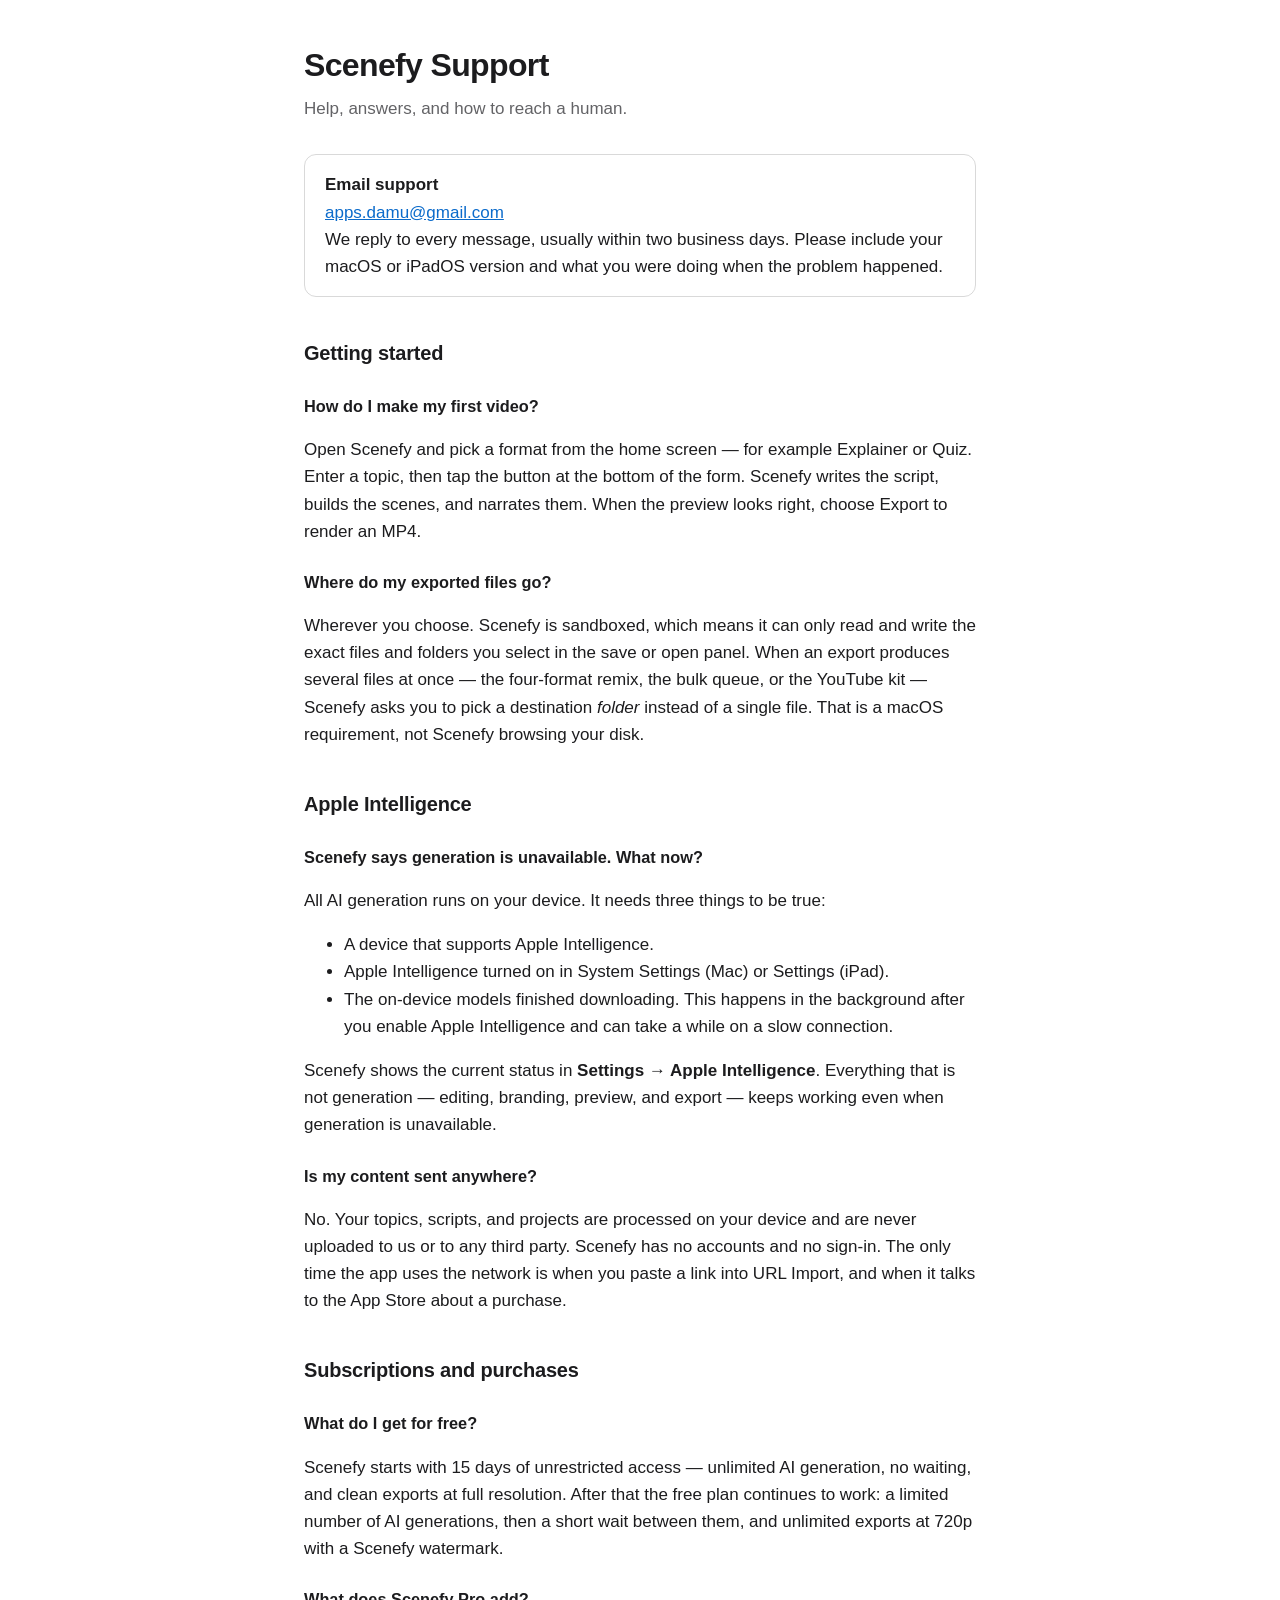
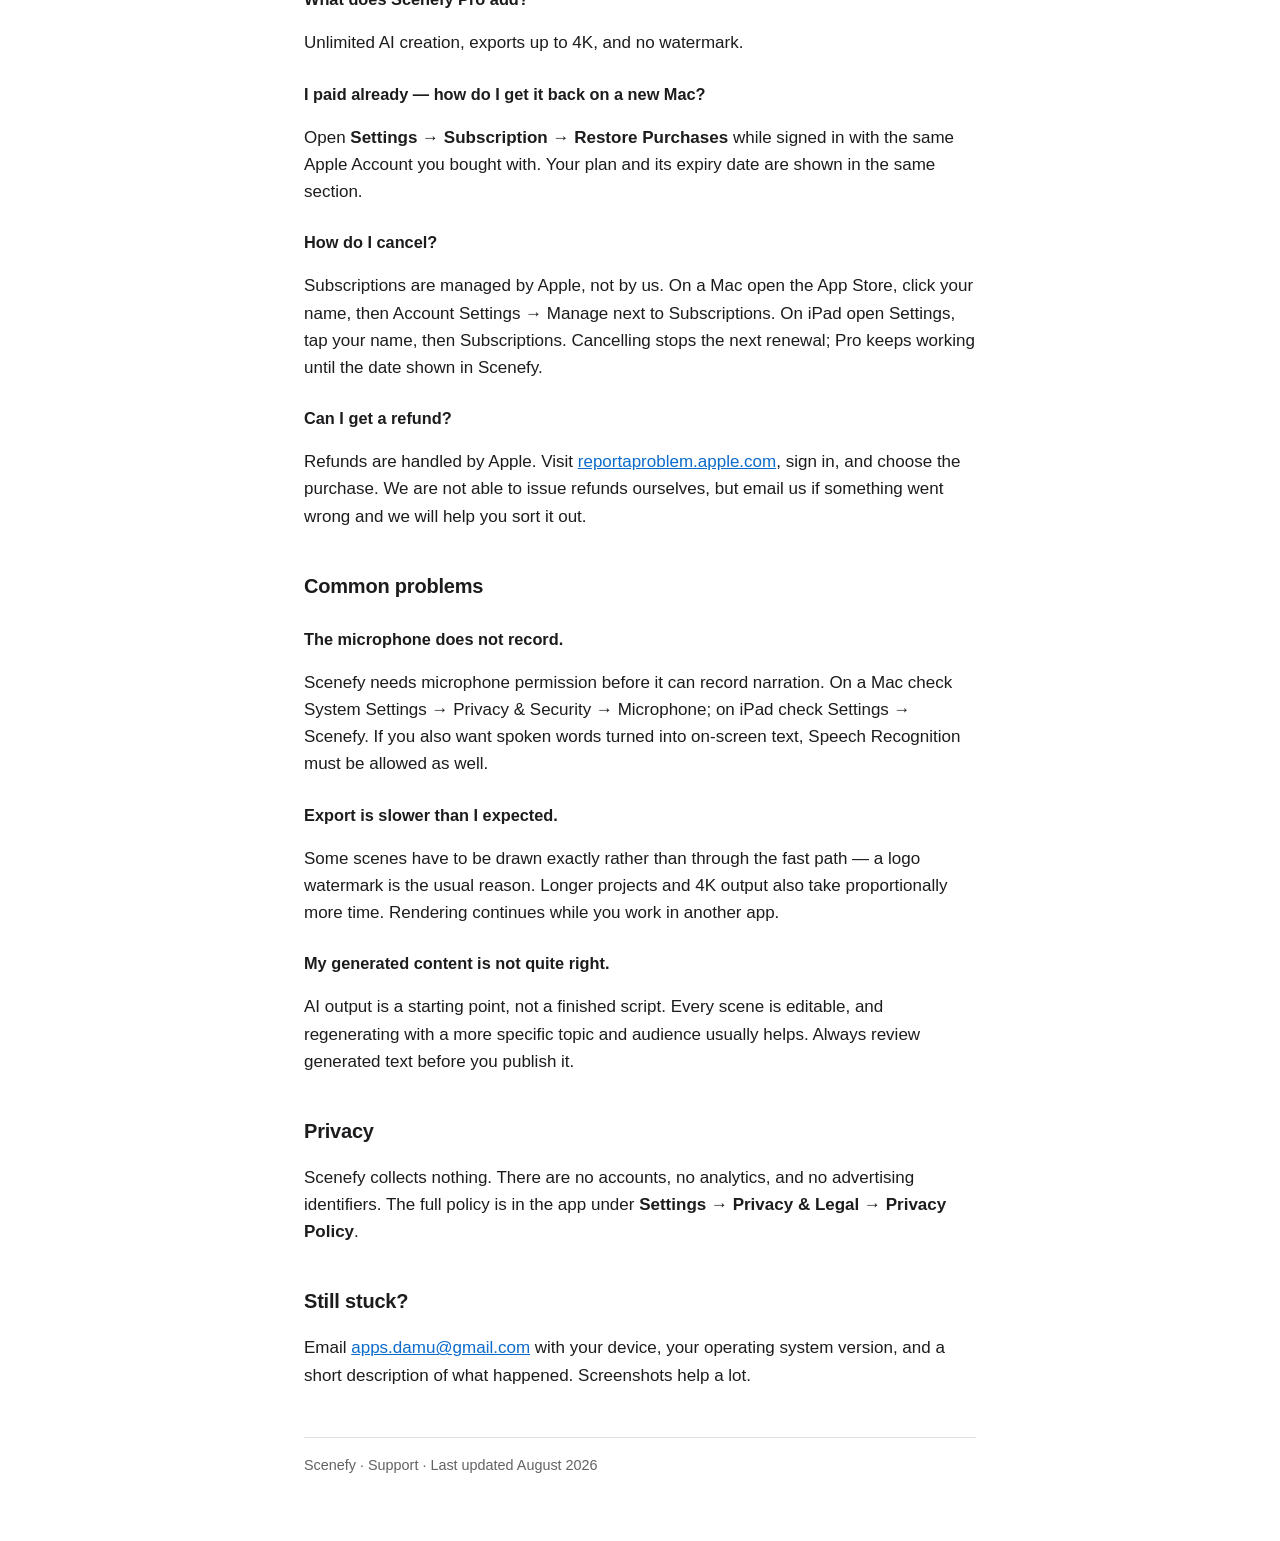
==== index.html @ 264f0db0 "updated index.html index.html" ====
<!doctype html>
<html lang="en">
<head>
<meta charset="utf-8">
<meta name="viewport" content="width=device-width, initial-scale=1">
<title>Scenefy Support</title>
<style>
  :root { color-scheme: light dark; }
  body {
    font: 17px/1.6 -apple-system, BlinkMacSystemFont, "Segoe UI", Roboto, sans-serif;
    max-width: 42rem; margin: 0 auto; padding: 2.5rem 1.25rem 4rem;
    color: #1c1c1e; background: #fff;
  }
  @media (prefers-color-scheme: dark) { body { color: #f2f2f7; background: #1c1c1e; } }
  h1 { font-size: 2rem; margin: 0 0 .25rem; letter-spacing: -.02em; }
  h2 { font-size: 1.25rem; margin: 2.5rem 0 .5rem; letter-spacing: -.01em; }
  h3 { font-size: 1.02rem; margin: 1.5rem 0 .35rem; }
  .lede { color: #636366; margin: 0 0 2rem; }
  @media (prefers-color-scheme: dark) { .lede { color: #aeaeb2; } }
  a { color: #0b6bcb; }
  @media (prefers-color-scheme: dark) { a { color: #6cb2f5; } }
  .contact { border: 1px solid rgba(128,128,128,.3); border-radius: 12px; padding: 1rem 1.25rem; margin: 1.5rem 0; }
  footer { margin-top: 3rem; font-size: .9rem; color: #636366; border-top: 1px solid rgba(128,128,128,.25); padding-top: 1rem; }
  @media (prefers-color-scheme: dark) { footer { color: #aeaeb2; } }
</style>
</head>
<body>

<h1>Scenefy Support</h1>
<p class="lede">Help, answers, and how to reach a human.</p>

<div class="contact">
  <strong>Email support</strong><br>
  <a href="mailto:apps.damu@gmail.com">apps.damu@gmail.com</a><br>
  We reply to every message, usually within two business days. Please include your macOS or
  iPadOS version and what you were doing when the problem happened.
</div>

<h2>Getting started</h2>

<h3>How do I make my first video?</h3>
<p>
  Open Scenefy and pick a format from the home screen — for example Explainer or Quiz. Enter a
  topic, then tap the button at the bottom of the form. Scenefy writes the script, builds the
  scenes, and narrates them. When the preview looks right, choose Export to render an MP4.
</p>

<h3>Where do my exported files go?</h3>
<p>
  Wherever you choose. Scenefy is sandboxed, which means it can only read and write the exact
  files and folders you select in the save or open panel. When an export produces several files
  at once — the four-format remix, the bulk queue, or the YouTube kit — Scenefy asks you to pick
  a destination <em>folder</em> instead of a single file. That is a macOS requirement, not
  Scenefy browsing your disk.
</p>

<h2>Apple Intelligence</h2>

<h3>Scenefy says generation is unavailable. What now?</h3>
<p>All AI generation runs on your device. It needs three things to be true:</p>
<ul>
  <li>A device that supports Apple Intelligence.</li>
  <li>Apple Intelligence turned on in System Settings (Mac) or Settings (iPad).</li>
  <li>The on-device models finished downloading. This happens in the background after you enable
      Apple Intelligence and can take a while on a slow connection.</li>
</ul>
<p>
  Scenefy shows the current status in <strong>Settings → Apple Intelligence</strong>. Everything
  that is not generation — editing, branding, preview, and export — keeps working even when
  generation is unavailable.
</p>

<h3>Is my content sent anywhere?</h3>
<p>
  No. Your topics, scripts, and projects are processed on your device and are never uploaded to
  us or to any third party. Scenefy has no accounts and no sign-in. The only time the app uses
  the network is when you paste a link into URL Import, and when it talks to the App Store about
  a purchase.
</p>

<h2>Subscriptions and purchases</h2>

<h3>What do I get for free?</h3>
<p>
  Scenefy starts with 15 days of unrestricted access — unlimited AI generation, no waiting, and
  clean exports at full resolution. After that the free plan continues to work: a limited number
  of AI generations, then a short wait between them, and unlimited exports at 720p with a Scenefy
  watermark.
</p>

<h3>What does Scenefy Pro add?</h3>
<p>Unlimited AI creation, exports up to 4K, and no watermark.</p>

<h3>I paid already — how do I get it back on a new Mac?</h3>
<p>
  Open <strong>Settings → Subscription → Restore Purchases</strong> while signed in with the same
  Apple Account you bought with. Your plan and its expiry date are shown in the same section.
</p>

<h3>How do I cancel?</h3>
<p>
  Subscriptions are managed by Apple, not by us. On a Mac open the App Store, click your name,
  then Account Settings → Manage next to Subscriptions. On iPad open Settings, tap your name, then
  Subscriptions. Cancelling stops the next renewal; Pro keeps working until the date shown in
  Scenefy.
</p>

<h3>Can I get a refund?</h3>
<p>
  Refunds are handled by Apple. Visit <a href="https://reportaproblem.apple.com">reportaproblem.apple.com</a>,
  sign in, and choose the purchase. We are not able to issue refunds ourselves, but email us if
  something went wrong and we will help you sort it out.
</p>

<h2>Common problems</h2>

<h3>The microphone does not record.</h3>
<p>
  Scenefy needs microphone permission before it can record narration. On a Mac check System
  Settings → Privacy &amp; Security → Microphone; on iPad check Settings → Scenefy. If you also
  want spoken words turned into on-screen text, Speech Recognition must be allowed as well.
</p>

<h3>Export is slower than I expected.</h3>
<p>
  Some scenes have to be drawn exactly rather than through the fast path — a logo watermark is
  the usual reason. Longer projects and 4K output also take proportionally more time. Rendering
  continues while you work in another app.
</p>

<h3>My generated content is not quite right.</h3>
<p>
  AI output is a starting point, not a finished script. Every scene is editable, and regenerating
  with a more specific topic and audience usually helps. Always review generated text before you
  publish it.
</p>

<h2>Privacy</h2>
<p>
  Scenefy collects nothing. There are no accounts, no analytics, and no advertising identifiers.
  The full policy is in the app under <strong>Settings → Privacy &amp; Legal → Privacy Policy</strong>.
</p>

<h2>Still stuck?</h2>
<p>
  Email <a href="mailto:apps.damu@gmail.com">apps.damu@gmail.com</a> with your device, your
  operating system version, and a short description of what happened. Screenshots help a lot.
</p>

<footer>
  Scenefy · Support · Last updated August 2026
</footer>

</body>
</html>
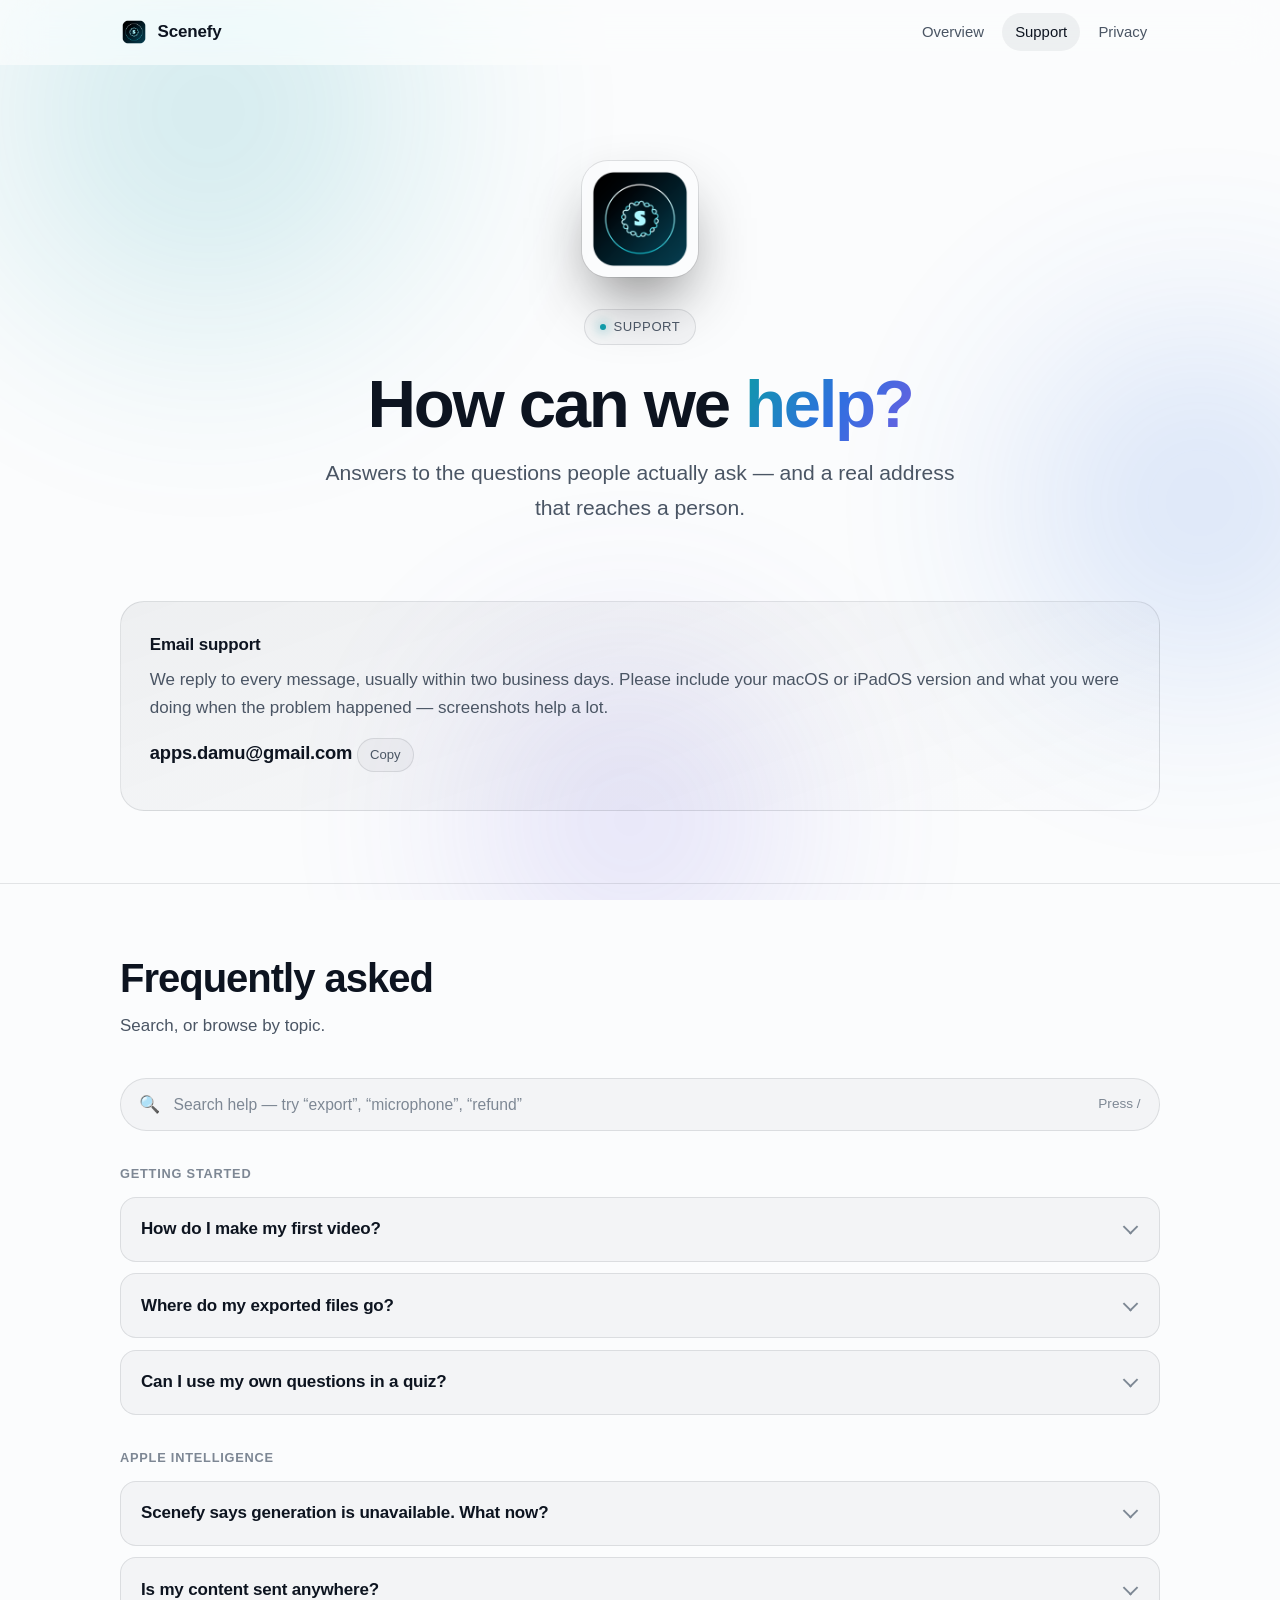
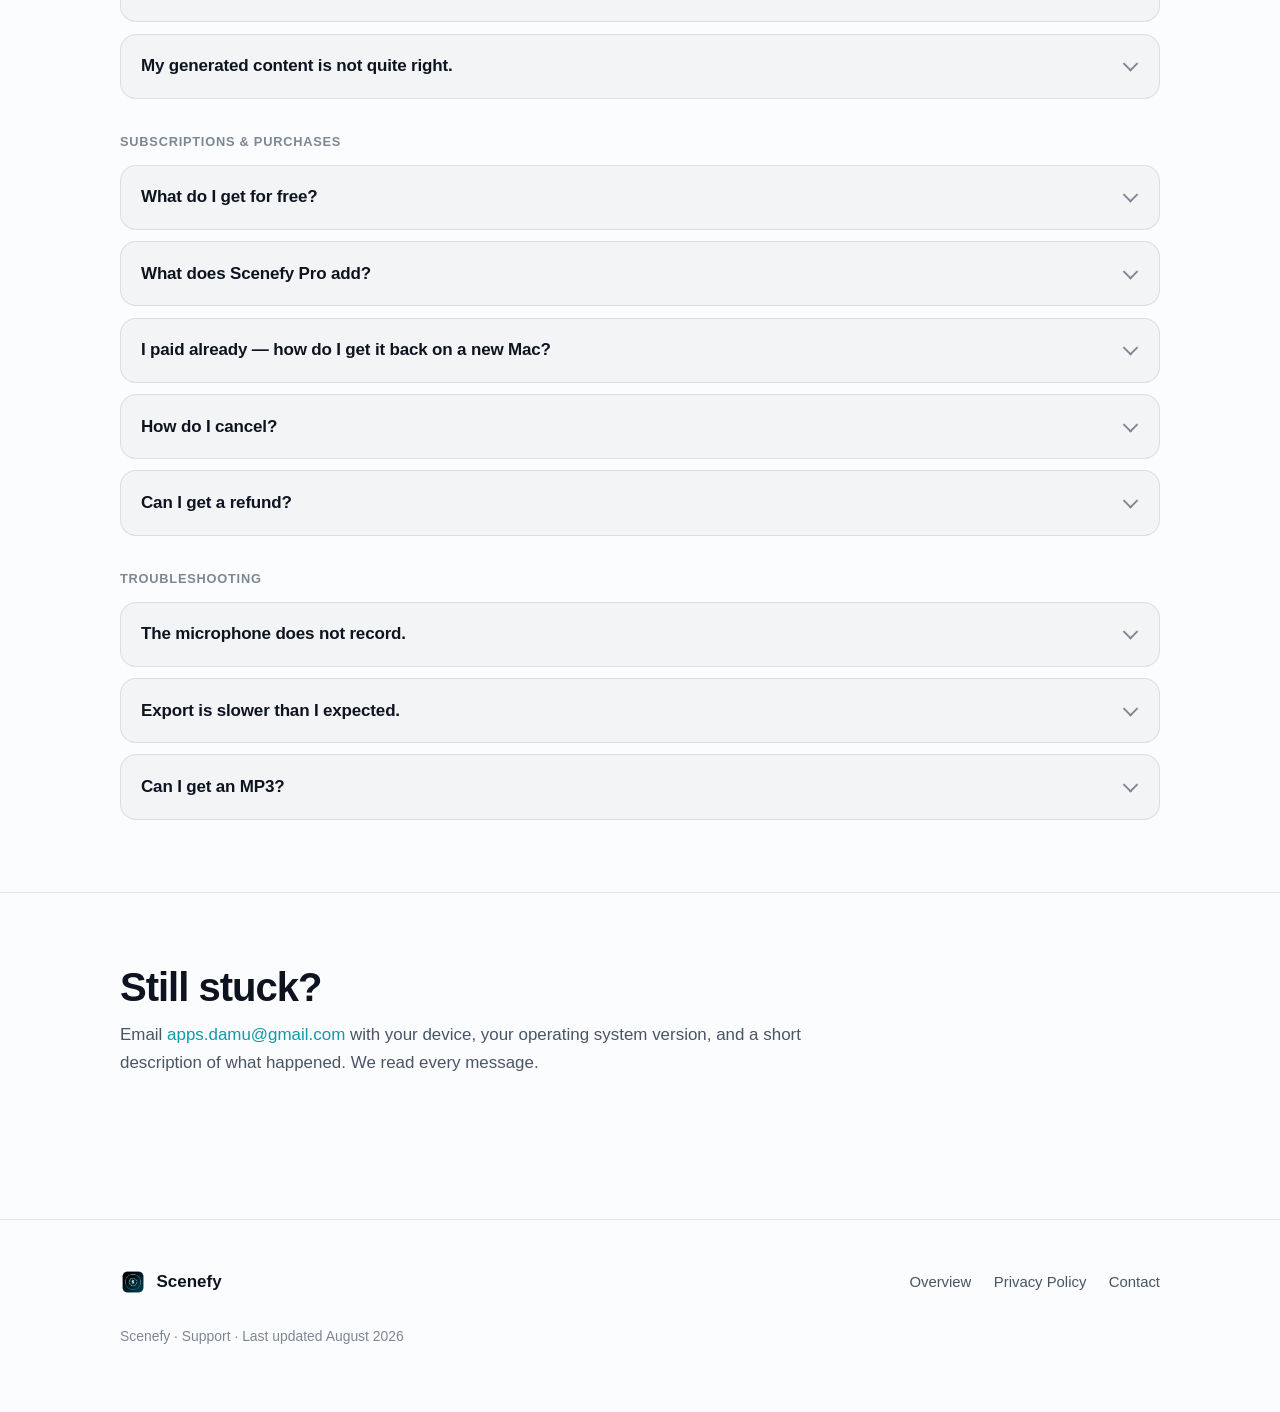
==== commit ed8ef098: "created pages" ====
--- a/index.html
+++ b/index.html
@@ -4,152 +4,274 @@
 <meta charset="utf-8">
 <meta name="viewport" content="width=device-width, initial-scale=1">
 <title>Scenefy Support</title>
-<style>
-  :root { color-scheme: light dark; }
-  body {
-    font: 17px/1.6 -apple-system, BlinkMacSystemFont, "Segoe UI", Roboto, sans-serif;
-    max-width: 42rem; margin: 0 auto; padding: 2.5rem 1.25rem 4rem;
-    color: #1c1c1e; background: #fff;
-  }
-  @media (prefers-color-scheme: dark) { body { color: #f2f2f7; background: #1c1c1e; } }
-  h1 { font-size: 2rem; margin: 0 0 .25rem; letter-spacing: -.02em; }
-  h2 { font-size: 1.25rem; margin: 2.5rem 0 .5rem; letter-spacing: -.01em; }
-  h3 { font-size: 1.02rem; margin: 1.5rem 0 .35rem; }
-  .lede { color: #636366; margin: 0 0 2rem; }
-  @media (prefers-color-scheme: dark) { .lede { color: #aeaeb2; } }
-  a { color: #0b6bcb; }
-  @media (prefers-color-scheme: dark) { a { color: #6cb2f5; } }
-  .contact { border: 1px solid rgba(128,128,128,.3); border-radius: 12px; padding: 1rem 1.25rem; margin: 1.5rem 0; }
-  footer { margin-top: 3rem; font-size: .9rem; color: #636366; border-top: 1px solid rgba(128,128,128,.25); padding-top: 1rem; }
-  @media (prefers-color-scheme: dark) { footer { color: #aeaeb2; } }
-</style>
+<meta name="description" content="Help, answers, and how to reach a human about Scenefy for Mac and iPad.">
+<link rel="icon" href="icon-180.png">
+<link rel="apple-touch-icon" href="icon-180.png">
+<link rel="stylesheet" href="style.css">
+<script>document.documentElement.className+=" js-reveal";</script>
+
 </head>
 <body>
 
-<h1>Scenefy Support</h1>
-<p class="lede">Help, answers, and how to reach a human.</p>
-
-<div class="contact">
-  <strong>Email support</strong><br>
-  <a href="mailto:apps.damu@gmail.com">apps.damu@gmail.com</a><br>
-  We reply to every message, usually within two business days. Please include your macOS or
-  iPadOS version and what you were doing when the problem happened.
-</div>
-
-<h2>Getting started</h2>
-
-<h3>How do I make my first video?</h3>
-<p>
-  Open Scenefy and pick a format from the home screen — for example Explainer or Quiz. Enter a
-  topic, then tap the button at the bottom of the form. Scenefy writes the script, builds the
-  scenes, and narrates them. When the preview looks right, choose Export to render an MP4.
-</p>
-
-<h3>Where do my exported files go?</h3>
-<p>
-  Wherever you choose. Scenefy is sandboxed, which means it can only read and write the exact
-  files and folders you select in the save or open panel. When an export produces several files
-  at once — the four-format remix, the bulk queue, or the YouTube kit — Scenefy asks you to pick
-  a destination <em>folder</em> instead of a single file. That is a macOS requirement, not
-  Scenefy browsing your disk.
-</p>
-
-<h2>Apple Intelligence</h2>
-
-<h3>Scenefy says generation is unavailable. What now?</h3>
-<p>All AI generation runs on your device. It needs three things to be true:</p>
-<ul>
-  <li>A device that supports Apple Intelligence.</li>
-  <li>Apple Intelligence turned on in System Settings (Mac) or Settings (iPad).</li>
-  <li>The on-device models finished downloading. This happens in the background after you enable
-      Apple Intelligence and can take a while on a slow connection.</li>
-</ul>
-<p>
-  Scenefy shows the current status in <strong>Settings → Apple Intelligence</strong>. Everything
-  that is not generation — editing, branding, preview, and export — keeps working even when
-  generation is unavailable.
-</p>
-
-<h3>Is my content sent anywhere?</h3>
-<p>
-  No. Your topics, scripts, and projects are processed on your device and are never uploaded to
-  us or to any third party. Scenefy has no accounts and no sign-in. The only time the app uses
-  the network is when you paste a link into URL Import, and when it talks to the App Store about
-  a purchase.
-</p>
-
-<h2>Subscriptions and purchases</h2>
-
-<h3>What do I get for free?</h3>
-<p>
-  Scenefy starts with 15 days of unrestricted access — unlimited AI generation, no waiting, and
-  clean exports at full resolution. After that the free plan continues to work: a limited number
-  of AI generations, then a short wait between them, and unlimited exports at 720p with a Scenefy
-  watermark.
-</p>
-
-<h3>What does Scenefy Pro add?</h3>
-<p>Unlimited AI creation, exports up to 4K, and no watermark.</p>
-
-<h3>I paid already — how do I get it back on a new Mac?</h3>
-<p>
-  Open <strong>Settings → Subscription → Restore Purchases</strong> while signed in with the same
-  Apple Account you bought with. Your plan and its expiry date are shown in the same section.
-</p>
-
-<h3>How do I cancel?</h3>
-<p>
-  Subscriptions are managed by Apple, not by us. On a Mac open the App Store, click your name,
-  then Account Settings → Manage next to Subscriptions. On iPad open Settings, tap your name, then
-  Subscriptions. Cancelling stops the next renewal; Pro keeps working until the date shown in
-  Scenefy.
-</p>
-
-<h3>Can I get a refund?</h3>
-<p>
-  Refunds are handled by Apple. Visit <a href="https://reportaproblem.apple.com">reportaproblem.apple.com</a>,
-  sign in, and choose the purchase. We are not able to issue refunds ourselves, but email us if
-  something went wrong and we will help you sort it out.
-</p>
-
-<h2>Common problems</h2>
-
-<h3>The microphone does not record.</h3>
-<p>
-  Scenefy needs microphone permission before it can record narration. On a Mac check System
-  Settings → Privacy &amp; Security → Microphone; on iPad check Settings → Scenefy. If you also
-  want spoken words turned into on-screen text, Speech Recognition must be allowed as well.
-</p>
-
-<h3>Export is slower than I expected.</h3>
-<p>
-  Some scenes have to be drawn exactly rather than through the fast path — a logo watermark is
-  the usual reason. Longer projects and 4K output also take proportionally more time. Rendering
-  continues while you work in another app.
-</p>
-
-<h3>My generated content is not quite right.</h3>
-<p>
-  AI output is a starting point, not a finished script. Every scene is editable, and regenerating
-  with a more specific topic and audience usually helps. Always review generated text before you
-  publish it.
-</p>
-
-<h2>Privacy</h2>
-<p>
-  Scenefy collects nothing. There are no accounts, no analytics, and no advertising identifiers.
-  The full policy is in the app under <strong>Settings → Privacy &amp; Legal → Privacy Policy</strong>.
-</p>
-
-<h2>Still stuck?</h2>
-<p>
-  Email <a href="mailto:apps.damu@gmail.com">apps.damu@gmail.com</a> with your device, your
-  operating system version, and a short description of what happened. Screenshots help a lot.
-</p>
-
-<footer>
-  Scenefy · Support · Last updated August 2026
+<div class="aurora" aria-hidden="true"><span></span><span></span><span></span></div>
+<div class="progress" aria-hidden="true"></div>
+
+<nav class="nav">
+  <div class="wrap">
+    <a class="brand" href="marketing.html"><img src="icon-180.png" alt="">Scenefy</a>
+    <div class="links">
+      <a href="marketing.html">Overview</a>
+      <a href="./">Support</a>
+      <a href="privacy.html">Privacy</a>
+    </div>
+  </div>
+</nav>
+
+<header class="hero" style="padding-bottom:2.5rem">
+  <div class="wrap">
+    <img class="appicon" src="icon.png" alt="Scenefy app icon" width="116" height="116">
+    <span class="eyebrow reveal"><span class="dot"></span>Support</span>
+    <h1 class="reveal">How can we <span class="grad">help?</span></h1>
+    <p class="sub reveal">
+      Answers to the questions people actually ask — and a real address that reaches a person.
+    </p>
+  </div>
+</header>
+
+<section style="border-top:0;padding-top:0">
+  <div class="wrap">
+    <div class="panel reveal">
+      <h3>Email support</h3>
+      <p style="color:var(--fg-2);margin:.3rem 0 .6rem">
+        We reply to every message, usually within two business days. Please include your macOS or
+        iPadOS version and what you were doing when the problem happened — screenshots help a lot.
+      </p>
+      <span class="mail">apps.damu@gmail.com</span>
+      <button class="copy-btn" data-copy="apps.damu@gmail.com" type="button">Copy</button>
+    </div>
+  </div>
+</section>
+
+<section>
+  <div class="wrap">
+    <div class="section-head reveal">
+      <h2>Frequently asked</h2>
+      <p class="lede">Search, or browse by topic.</p>
+    </div>
+
+    <div class="search reveal">
+      <span aria-hidden="true">🔍</span>
+      <input id="faq-search" type="search" placeholder="Search help — try “export”, “microphone”, “refund”" aria-label="Search help">
+      <span class="hint">Press /</span>
+    </div>
+
+    <p class="noresults">Nothing matched that. Try a different word, or email us — we read everything.</p>
+
+    <div data-faq-group class="reveal">
+      <h3 style="margin:2rem 0 .8rem;color:var(--fg-3);font-size:.8rem;letter-spacing:.06em;text-transform:uppercase">Getting started</h3>
+      <div class="faq">
+        <details class="qa">
+          <summary>How do I make my first video?</summary>
+          <div class="body">
+            <p>
+              Open Scenefy and pick a format from the home screen — Explainer or Quiz are good
+              first choices. Enter a topic, then tap the button at the bottom of the form. Scenefy
+              writes the script, builds the scenes, and narrates them. When the preview looks
+              right, choose Export to render an MP4.
+            </p>
+          </div>
+        </details>
+        <details class="qa">
+          <summary>Where do my exported files go?</summary>
+          <div class="body">
+            <p>
+              Wherever you choose. Scenefy is sandboxed, which means it can only read and write the
+              exact files and folders you select in the save or open panel.
+            </p>
+            <p>
+              When an export produces several files at once — the four-format remix, the bulk
+              queue, or the YouTube kit — Scenefy asks you to pick a destination <strong>folder</strong>
+              instead of a single file. That is a macOS requirement, not Scenefy browsing your disk.
+            </p>
+          </div>
+        </details>
+        <details class="qa">
+          <summary>Can I use my own questions in a quiz?</summary>
+          <div class="body">
+            <p>
+              Yes. Import a CSV question bank and Scenefy builds the quiz scenes around it, with
+              your own timing and reveal settings.
+            </p>
+          </div>
+        </details>
+      </div>
+    </div>
+
+    <div data-faq-group class="reveal">
+      <h3 style="margin:2rem 0 .8rem;color:var(--fg-3);font-size:.8rem;letter-spacing:.06em;text-transform:uppercase">Apple Intelligence</h3>
+      <div class="faq">
+        <details class="qa">
+          <summary>Scenefy says generation is unavailable. What now?</summary>
+          <div class="body">
+            <p>All AI generation runs on your device. It needs three things to be true:</p>
+            <ul>
+              <li>A device that supports Apple Intelligence.</li>
+              <li>Apple Intelligence turned on in System Settings (Mac) or Settings (iPad).</li>
+              <li>The on-device models finished downloading — this happens in the background after
+                  you enable Apple Intelligence and can take a while on a slow connection.</li>
+            </ul>
+            <p>
+              Scenefy shows the current status in <strong>Settings → Apple Intelligence</strong>.
+              Everything that is not generation — editing, branding, preview, and export — keeps
+              working even when generation is unavailable.
+            </p>
+          </div>
+        </details>
+        <details class="qa">
+          <summary>Is my content sent anywhere?</summary>
+          <div class="body">
+            <p>
+              No. Your topics, scripts, and projects are processed on your device and are never
+              uploaded to us or to any third party. Scenefy has no accounts and no sign-in. The
+              only time the app uses the network is when you paste a link into URL Import, and when
+              it talks to the App Store about a purchase.
+            </p>
+          </div>
+        </details>
+        <details class="qa">
+          <summary>My generated content is not quite right.</summary>
+          <div class="body">
+            <p>
+              AI output is a starting point, not a finished script. Every scene is editable, and
+              regenerating with a more specific topic and audience usually helps. Always review
+              generated text before you publish it.
+            </p>
+          </div>
+        </details>
+      </div>
+    </div>
+
+    <div data-faq-group class="reveal">
+      <h3 style="margin:2rem 0 .8rem;color:var(--fg-3);font-size:.8rem;letter-spacing:.06em;text-transform:uppercase">Subscriptions &amp; purchases</h3>
+      <div class="faq">
+        <details class="qa">
+          <summary>What do I get for free?</summary>
+          <div class="body">
+            <p>
+              Scenefy starts with 15 days of unrestricted access — unlimited AI generation, no
+              waiting, and clean exports at full resolution. After that the free plan continues to
+              work: a set number of AI generations, then a short wait between them, and unlimited
+              exports at 720p with a Scenefy watermark.
+            </p>
+          </div>
+        </details>
+        <details class="qa">
+          <summary>What does Scenefy Pro add?</summary>
+          <div class="body">
+            <p>Unlimited AI creation, exports up to 4K, no watermark, and no waiting between generations.</p>
+          </div>
+        </details>
+        <details class="qa">
+          <summary>I paid already — how do I get it back on a new Mac?</summary>
+          <div class="body">
+            <p>
+              Open <strong>Settings → Subscription → Restore Purchases</strong> while signed in
+              with the same Apple Account you bought with. Your plan and its expiry date are shown
+              in the same section.
+            </p>
+          </div>
+        </details>
+        <details class="qa">
+          <summary>How do I cancel?</summary>
+          <div class="body">
+            <p>
+              Subscriptions are managed by Apple, not by us. On a Mac open the App Store, click
+              your name, then Account Settings → Manage next to Subscriptions. On iPad open
+              Settings, tap your name, then Subscriptions. Cancelling stops the next renewal; Pro
+              keeps working until the date shown in Scenefy.
+            </p>
+          </div>
+        </details>
+        <details class="qa">
+          <summary>Can I get a refund?</summary>
+          <div class="body">
+            <p>
+              Refunds are handled by Apple. Visit
+              <a href="https://reportaproblem.apple.com">reportaproblem.apple.com</a>, sign in, and
+              choose the purchase. We cannot issue refunds ourselves, but email us if something
+              went wrong and we will help you sort it out.
+            </p>
+          </div>
+        </details>
+      </div>
+    </div>
+
+    <div data-faq-group class="reveal">
+      <h3 style="margin:2rem 0 .8rem;color:var(--fg-3);font-size:.8rem;letter-spacing:.06em;text-transform:uppercase">Troubleshooting</h3>
+      <div class="faq">
+        <details class="qa">
+          <summary>The microphone does not record.</summary>
+          <div class="body">
+            <p>
+              Scenefy needs microphone permission before it can record narration. On a Mac check
+              System Settings → Privacy &amp; Security → Microphone; on iPad check Settings →
+              Scenefy. If you also want spoken words turned into on-screen text, Speech Recognition
+              must be allowed as well.
+            </p>
+          </div>
+        </details>
+        <details class="qa">
+          <summary>Export is slower than I expected.</summary>
+          <div class="body">
+            <p>
+              Some scenes have to be drawn exactly rather than through the fast path — a logo
+              watermark is the usual reason. Longer projects and 4K output also take proportionally
+              more time. Rendering continues while you work in another app.
+            </p>
+          </div>
+        </details>
+        <details class="qa">
+          <summary>Can I get an MP3?</summary>
+          <div class="body">
+            <p>
+              Audio exports are M4A (AAC). Apple platforms ship no MP3 encoder, so we would rather
+              label the format honestly than hand you a file with the wrong extension. M4A plays
+              everywhere MP3 does.
+            </p>
+          </div>
+        </details>
+      </div>
+    </div>
+  </div>
+</section>
+
+<section>
+  <div class="wrap">
+    <div class="section-head reveal">
+      <h2>Still stuck?</h2>
+      <p class="lede">
+        Email <a href="mailto:apps.damu@gmail.com">apps.damu@gmail.com</a> with your device, your
+        operating system version, and a short description of what happened. We read every message.
+      </p>
+    </div>
+  </div>
+</section>
+
+<footer class="site">
+  <div class="wrap">
+    <div class="cols">
+      <span class="fbrand"><img src="icon-180.png" alt="">Scenefy</span>
+      <div class="flinks">
+        <a href="marketing.html">Overview</a>
+        <a href="privacy.html">Privacy Policy</a>
+        <a href="mailto:apps.damu@gmail.com">Contact</a>
+      </div>
+    </div>
+    <p class="fine">Scenefy · Support · Last updated August 2026</p>
+  </div>
 </footer>
 
+<button class="totop" type="button" aria-label="Back to top">↑</button>
+<script src="app.js"></script>
 </body>
 </html>
--- a/style.css
+++ b/style.css
@@ -0,0 +1,354 @@
+/* Scenefy site — shared design system
+   Dark-first, drawn from the app icon: teal ring on near-black, cool blue secondary. */
+
+:root {
+  color-scheme: dark light;
+
+  --bg:        #08090c;
+  --bg-2:      #0d0f14;
+  --surface:   rgba(255,255,255,.035);
+  --surface-2: rgba(255,255,255,.06);
+  --line:      rgba(255,255,255,.09);
+  --line-2:    rgba(255,255,255,.16);
+
+  --fg:        #f4f6f8;
+  --fg-2:      #a8b0bb;
+  --fg-3:      #6d7683;
+
+  --teal:      #5fe3e0;
+  --teal-deep: #2bb8c4;
+  --blue:      #6ea8ff;
+  --violet:    #9b8cff;
+
+  --accent:    var(--teal);
+  --glow:      0 0 0 1px rgba(95,227,224,.24), 0 18px 60px -20px rgba(95,227,224,.35);
+
+  --r-sm: 10px;
+  --r:    16px;
+  --r-lg: 24px;
+
+  --ease: cubic-bezier(.22,.72,.24,1);
+  --page: 68rem;
+}
+
+@media (prefers-color-scheme: light) {
+  :root {
+    --bg:        #fbfcfd;
+    --bg-2:      #f2f5f8;
+    --surface:   rgba(10,20,35,.03);
+    --surface-2: rgba(10,20,35,.055);
+    --line:      rgba(10,20,35,.10);
+    --line-2:    rgba(10,20,35,.18);
+
+    --fg:        #0d1420;
+    --fg-2:      #4a5564;
+    --fg-3:      #7d8794;
+
+    --teal:      #0f9aa8;
+    --teal-deep: #0b7c88;
+    --blue:      #2f6fe0;
+    --violet:    #6f5fe0;
+    --glow:      0 0 0 1px rgba(15,154,168,.20), 0 18px 50px -22px rgba(15,154,168,.35);
+  }
+}
+
+* { box-sizing: border-box; }
+html { scroll-behavior: smooth; scroll-padding-top: 5.5rem; }
+
+body {
+  margin: 0;
+  background: var(--bg);
+  color: var(--fg);
+  font: 17px/1.65 -apple-system, BlinkMacSystemFont, "SF Pro Text", "Segoe UI", Roboto, sans-serif;
+  -webkit-font-smoothing: antialiased;
+  text-rendering: optimizeLegibility;
+  overflow-x: hidden;
+}
+
+a { color: var(--accent); text-decoration: none; }
+a:hover { text-decoration: underline; }
+
+.wrap { width: 100%; max-width: var(--page); margin: 0 auto; padding: 0 1.5rem; }
+
+/* ---------- Aurora backdrop ---------- */
+
+.aurora { position: fixed; inset: 0; z-index: -1; overflow: hidden; pointer-events: none; }
+.aurora span {
+  position: absolute; display: block; border-radius: 50%;
+  filter: blur(90px); opacity: .5;
+  animation: drift 26s var(--ease) infinite alternate;
+}
+.aurora span:nth-child(1) { width: 46rem; height: 46rem; top: -16rem; left: -10rem; background: radial-gradient(circle, var(--teal), transparent 62%); }
+.aurora span:nth-child(2) { width: 38rem; height: 38rem; top: 22%; right: -14rem; background: radial-gradient(circle, var(--blue), transparent 62%); animation-delay: -8s; }
+.aurora span:nth-child(3) { width: 34rem; height: 34rem; bottom: -12rem; left: 28%; background: radial-gradient(circle, var(--violet), transparent 62%); animation-delay: -15s; }
+@media (prefers-color-scheme: light) { .aurora span { opacity: .22; } }
+
+@keyframes drift {
+  0%   { transform: translate3d(0,0,0) scale(1); }
+  50%  { transform: translate3d(4rem,-3rem,0) scale(1.12); }
+  100% { transform: translate3d(-3rem,4rem,0) scale(.95); }
+}
+
+/* ---------- Reading progress ---------- */
+
+.progress {
+  position: fixed; top: 0; left: 0; height: 2px; width: 100%; z-index: 60;
+  transform: scaleX(0); transform-origin: 0 50%;
+  background: linear-gradient(90deg, var(--teal), var(--blue), var(--violet));
+}
+
+/* ---------- Nav ---------- */
+
+.nav {
+  position: sticky; top: 0; z-index: 50;
+  backdrop-filter: saturate(180%) blur(20px);
+  -webkit-backdrop-filter: saturate(180%) blur(20px);
+  background: color-mix(in oklab, var(--bg) 72%, transparent);
+  border-bottom: 1px solid transparent;
+  transition: border-color .4s var(--ease), background .4s var(--ease);
+}
+.nav.scrolled { border-bottom-color: var(--line); }
+.nav .wrap { display: flex; align-items: center; gap: 1rem; height: 4rem; }
+.nav .brand { display: flex; align-items: center; gap: .6rem; font-weight: 600; letter-spacing: -.01em; color: var(--fg); }
+.nav .brand:hover { text-decoration: none; }
+.nav .brand img { width: 28px; height: 28px; border-radius: 7px; }
+.nav .links { margin-left: auto; display: flex; gap: .35rem; align-items: center; }
+.nav .links a {
+  color: var(--fg-2); font-size: .93rem; padding: .45rem .8rem; border-radius: 999px;
+  transition: color .25s var(--ease), background .25s var(--ease);
+}
+.nav .links a:hover { color: var(--fg); background: var(--surface-2); text-decoration: none; }
+.nav .links a.active { color: var(--fg); background: var(--surface-2); }
+@media (max-width: 34rem) { .nav .links a { padding: .4rem .55rem; font-size: .86rem; } }
+
+/* ---------- Hero ---------- */
+
+.hero { padding: 6rem 0 4rem; text-align: center; position: relative; }
+.hero .appicon {
+  width: 116px; height: 116px; border-radius: 26px; margin: 0 auto 2rem; display: block;
+  box-shadow: 0 30px 70px -25px rgba(0,0,0,.85), 0 0 0 1px var(--line);
+  animation: floaty 7s var(--ease) infinite alternate;
+}
+@keyframes floaty { from { transform: translateY(-6px); } to { transform: translateY(8px); } }
+
+.eyebrow {
+  display: inline-flex; align-items: center; gap: .5rem;
+  font-size: .82rem; letter-spacing: .04em; text-transform: uppercase;
+  color: var(--fg-2); border: 1px solid var(--line); border-radius: 999px;
+  padding: .4rem .9rem; margin-bottom: 1.5rem;
+  background: var(--surface);
+}
+.eyebrow .dot { width: 6px; height: 6px; border-radius: 50%; background: var(--teal); box-shadow: 0 0 12px var(--teal); }
+
+h1 {
+  font-size: clamp(2.4rem, 6vw, 4.2rem); line-height: 1.03; letter-spacing: -.035em;
+  margin: 0 0 1.1rem; font-weight: 700;
+}
+h1 .grad {
+  background: linear-gradient(120deg, var(--teal), var(--blue) 55%, var(--violet));
+  -webkit-background-clip: text; background-clip: text; color: transparent;
+}
+.sub { font-size: clamp(1.05rem, 2.1vw, 1.32rem); color: var(--fg-2); max-width: 40rem; margin: 0 auto 2.2rem; }
+
+.badges { display: flex; gap: .5rem; justify-content: center; flex-wrap: wrap; }
+.badge {
+  font-size: .87rem; color: var(--fg-2); border: 1px solid var(--line);
+  background: var(--surface); border-radius: 999px; padding: .42rem .95rem;
+  transition: border-color .3s var(--ease), color .3s var(--ease), transform .3s var(--ease);
+}
+.badge:hover { border-color: var(--line-2); color: var(--fg); transform: translateY(-2px); }
+
+/* ---------- Sections ---------- */
+
+section { padding: 4.5rem 0; position: relative; }
+section + section { border-top: 1px solid var(--line); }
+
+h2 { font-size: clamp(1.7rem, 3.4vw, 2.5rem); letter-spacing: -.025em; line-height: 1.12; margin: 0 0 .7rem; font-weight: 650; }
+h3 { font-size: 1.06rem; margin: 0 0 .45rem; font-weight: 600; letter-spacing: -.01em; }
+.lede { color: var(--fg-2); max-width: 44rem; margin: 0 0 2.4rem; font-size: 1.06rem; }
+.section-head { margin-bottom: 2.4rem; }
+
+/* ---------- Cards ---------- */
+
+.grid { display: grid; gap: 1rem; grid-template-columns: repeat(auto-fit, minmax(16rem, 1fr)); }
+
+.card {
+  position: relative; border: 1px solid var(--line); border-radius: var(--r);
+  background: var(--surface); padding: 1.5rem; overflow: hidden;
+  transition: transform .45s var(--ease), border-color .45s var(--ease), background .45s var(--ease);
+}
+.card::before {
+  content: ""; position: absolute; inset: 0; opacity: 0; pointer-events: none;
+  background: radial-gradient(38rem 38rem at var(--mx,50%) var(--my,0%), color-mix(in oklab, var(--teal) 16%, transparent), transparent 45%);
+  transition: opacity .5s var(--ease);
+}
+.card:hover { transform: translateY(-4px); border-color: var(--line-2); background: var(--surface-2); }
+.card:hover::before { opacity: 1; }
+.card p { margin: 0; color: var(--fg-2); font-size: .97rem; }
+.card .ico {
+  width: 40px; height: 40px; border-radius: 11px; display: grid; place-items: center;
+  margin-bottom: 1rem; font-size: 19px;
+  background: linear-gradient(145deg, color-mix(in oklab, var(--teal) 26%, transparent), color-mix(in oklab, var(--blue) 20%, transparent));
+  border: 1px solid var(--line);
+}
+
+/* ---------- Checklist ---------- */
+
+ul.checks { list-style: none; padding: 0; margin: 0; display: grid; gap: .85rem; grid-template-columns: repeat(auto-fit, minmax(18rem, 1fr)); }
+ul.checks li { padding-left: 1.9rem; position: relative; color: var(--fg-2); }
+ul.checks li::before {
+  content: "✓"; position: absolute; left: 0; top: -1px;
+  width: 1.25rem; height: 1.25rem; border-radius: 50%; display: grid; place-items: center;
+  font-size: .72rem; font-weight: 700; color: var(--bg);
+  background: linear-gradient(140deg, var(--teal), var(--blue));
+}
+
+/* ---------- Plans ---------- */
+
+.plans { display: grid; gap: 1.1rem; grid-template-columns: repeat(auto-fit, minmax(17rem, 1fr)); }
+.plan { border: 1px solid var(--line); border-radius: var(--r-lg); padding: 1.8rem; background: var(--surface); position: relative; }
+.plan.pro { border-color: color-mix(in oklab, var(--teal) 45%, transparent); box-shadow: var(--glow); }
+.plan .flag {
+  position: absolute; top: 1.4rem; right: 1.4rem; font-size: .74rem; letter-spacing: .05em;
+  text-transform: uppercase; color: var(--bg); background: linear-gradient(140deg, var(--teal), var(--blue));
+  padding: .25rem .6rem; border-radius: 999px; font-weight: 700;
+}
+.plan h3 { font-size: 1.3rem; margin-bottom: .15rem; }
+.plan .tag { display: block; color: var(--fg-3); font-size: .86rem; margin-bottom: 1.2rem; }
+.plan ul { margin: 0; padding: 0; list-style: none; display: grid; gap: .6rem; }
+.plan li { color: var(--fg-2); font-size: .97rem; padding-left: 1.4rem; position: relative; }
+.plan li::before { content: "–"; position: absolute; left: 0; color: var(--fg-3); }
+.plan.pro li::before { content: "✓"; color: var(--teal); font-weight: 700; }
+
+/* ---------- FAQ / accordion ---------- */
+
+.faq { display: grid; gap: .7rem; }
+details.qa {
+  border: 1px solid var(--line); border-radius: var(--r); background: var(--surface);
+  padding: 0 1.25rem; transition: border-color .35s var(--ease), background .35s var(--ease);
+}
+details.qa[open] { border-color: var(--line-2); background: var(--surface-2); }
+details.qa summary {
+  list-style: none; cursor: pointer; padding: 1.1rem 2rem 1.1rem 0; position: relative;
+  font-weight: 550; letter-spacing: -.01em;
+}
+details.qa summary::-webkit-details-marker { display: none; }
+details.qa summary::after {
+  content: ""; position: absolute; right: .2rem; top: 50%; width: 9px; height: 9px;
+  border-right: 2px solid var(--fg-3); border-bottom: 2px solid var(--fg-3);
+  transform: translateY(-70%) rotate(45deg); transition: transform .35s var(--ease), border-color .35s var(--ease);
+}
+details.qa[open] summary::after { transform: translateY(-25%) rotate(-135deg); border-color: var(--teal); }
+details.qa .body { padding: 0 0 1.25rem; color: var(--fg-2); animation: unfold .45s var(--ease); }
+details.qa .body p:first-child { margin-top: 0; }
+details.qa .body p:last-child { margin-bottom: 0; }
+@keyframes unfold { from { opacity: 0; transform: translateY(-6px); } to { opacity: 1; transform: none; } }
+
+/* ---------- Search ---------- */
+
+.search {
+  display: flex; align-items: center; gap: .7rem; margin-bottom: 1.6rem;
+  border: 1px solid var(--line); border-radius: 999px; padding: .7rem 1.15rem;
+  background: var(--surface); transition: border-color .3s var(--ease), box-shadow .3s var(--ease);
+}
+.search:focus-within { border-color: color-mix(in oklab, var(--teal) 50%, transparent); box-shadow: var(--glow); }
+.search input {
+  flex: 1; background: none; border: 0; outline: 0; color: var(--fg); font: inherit; font-size: .98rem;
+}
+.search input::placeholder { color: var(--fg-3); }
+.search .hint { color: var(--fg-3); font-size: .85rem; }
+.noresults { color: var(--fg-3); padding: 1.5rem 0; display: none; }
+
+/* ---------- Contact panel ---------- */
+
+.panel {
+  border: 1px solid var(--line); border-radius: var(--r-lg); padding: 1.8rem;
+  background: linear-gradient(160deg, var(--surface-2), transparent);
+}
+.panel .mail {
+  display: inline-flex; align-items: center; gap: .55rem; margin: .4rem 0 .8rem;
+  font-size: 1.15rem; font-weight: 600; letter-spacing: -.01em;
+}
+.copy-btn {
+  border: 1px solid var(--line); background: var(--surface); color: var(--fg-2);
+  border-radius: 999px; padding: .3rem .75rem; font: inherit; font-size: .82rem; cursor: pointer;
+  transition: color .25s var(--ease), border-color .25s var(--ease), background .25s var(--ease);
+}
+.copy-btn:hover { color: var(--fg); border-color: var(--line-2); background: var(--surface-2); }
+.copy-btn.done { color: var(--teal); border-color: color-mix(in oklab, var(--teal) 45%, transparent); }
+
+/* ---------- Legal / TOC layout ---------- */
+
+.legal { display: grid; grid-template-columns: 15rem 1fr; gap: 3rem; align-items: start; }
+@media (max-width: 56rem) { .legal { grid-template-columns: 1fr; gap: 1.5rem; } .toc { position: static !important; } }
+
+.toc { position: sticky; top: 5.5rem; }
+.toc p { font-size: .78rem; letter-spacing: .06em; text-transform: uppercase; color: var(--fg-3); margin: 0 0 .8rem; }
+.toc a {
+  display: block; color: var(--fg-2); font-size: .93rem; padding: .38rem 0 .38rem .9rem;
+  border-left: 2px solid var(--line); transition: color .3s var(--ease), border-color .3s var(--ease);
+}
+.toc a:hover { color: var(--fg); text-decoration: none; }
+.toc a.active { color: var(--teal); border-left-color: var(--teal); }
+
+.doc h2 { font-size: 1.45rem; margin: 2.6rem 0 .6rem; scroll-margin-top: 5.5rem; }
+.doc h2:first-child { margin-top: 0; }
+.doc p { color: var(--fg-2); }
+.doc ul { color: var(--fg-2); padding-left: 1.2rem; }
+.doc li { margin: .4rem 0; }
+.doc strong { color: var(--fg); font-weight: 600; }
+
+.callout {
+  border: 1px solid color-mix(in oklab, var(--teal) 32%, transparent);
+  background: linear-gradient(160deg, color-mix(in oklab, var(--teal) 10%, transparent), transparent);
+  border-radius: var(--r); padding: 1.25rem 1.4rem; margin: 0 0 2.2rem;
+}
+.callout p { margin: 0; color: var(--fg); }
+
+/* ---------- Footer ---------- */
+
+footer.site { border-top: 1px solid var(--line); padding: 3rem 0 4rem; margin-top: 2rem; }
+footer.site .cols { display: flex; flex-wrap: wrap; gap: 2rem; align-items: center; justify-content: space-between; }
+footer.site .flinks { display: flex; gap: 1.4rem; flex-wrap: wrap; }
+footer.site a { color: var(--fg-2); font-size: .93rem; }
+footer.site a:hover { color: var(--fg); }
+footer.site .fine { color: var(--fg-3); font-size: .87rem; margin: 1.8rem 0 0; }
+footer.site .fbrand { display: flex; align-items: center; gap: .65rem; font-weight: 600; }
+footer.site .fbrand img { width: 26px; height: 26px; border-radius: 7px; }
+
+/* ---------- Back to top ---------- */
+
+.totop {
+  position: fixed; right: 1.4rem; bottom: 1.4rem; z-index: 40;
+  width: 2.7rem; height: 2.7rem; border-radius: 50%; display: grid; place-items: center;
+  border: 1px solid var(--line); background: color-mix(in oklab, var(--bg) 80%, transparent);
+  backdrop-filter: blur(14px); -webkit-backdrop-filter: blur(14px);
+  color: var(--fg-2); cursor: pointer; font-size: 1rem;
+  opacity: 0; transform: translateY(12px) scale(.9); pointer-events: none;
+  transition: opacity .4s var(--ease), transform .4s var(--ease), color .3s var(--ease), border-color .3s var(--ease);
+}
+.totop.show { opacity: 1; transform: none; pointer-events: auto; }
+.totop:hover { color: var(--fg); border-color: var(--line-2); }
+
+/* ---------- Scroll reveal ---------- */
+
+/* Gated on a class that only JavaScript can add. Without it every `.reveal` element is simply
+   visible — a broken script, a blocked file, or an old browser costs the animation, never the
+   content. A page whose text depends on JS running is a page that can review as blank. */
+html.js-reveal .reveal { opacity: 0; transform: translateY(22px); transition: opacity .8s var(--ease), transform .8s var(--ease); }
+html.js-reveal .reveal.in { opacity: 1; transform: none; }
+
+/* ---------- Motion & print ---------- */
+
+@media (prefers-reduced-motion: reduce) {
+  html { scroll-behavior: auto; }
+  .aurora span, .hero .appicon { animation: none; }
+  .reveal { opacity: 1; transform: none; transition: none; }
+  *, *::before, *::after { animation-duration: .001ms !important; transition-duration: .001ms !important; }
+}
+
+@media print {
+  .nav, .aurora, .totop, .progress, .toc, .search { display: none !important; }
+  body { background: #fff; color: #000; }
+  .legal { grid-template-columns: 1fr; }
+}
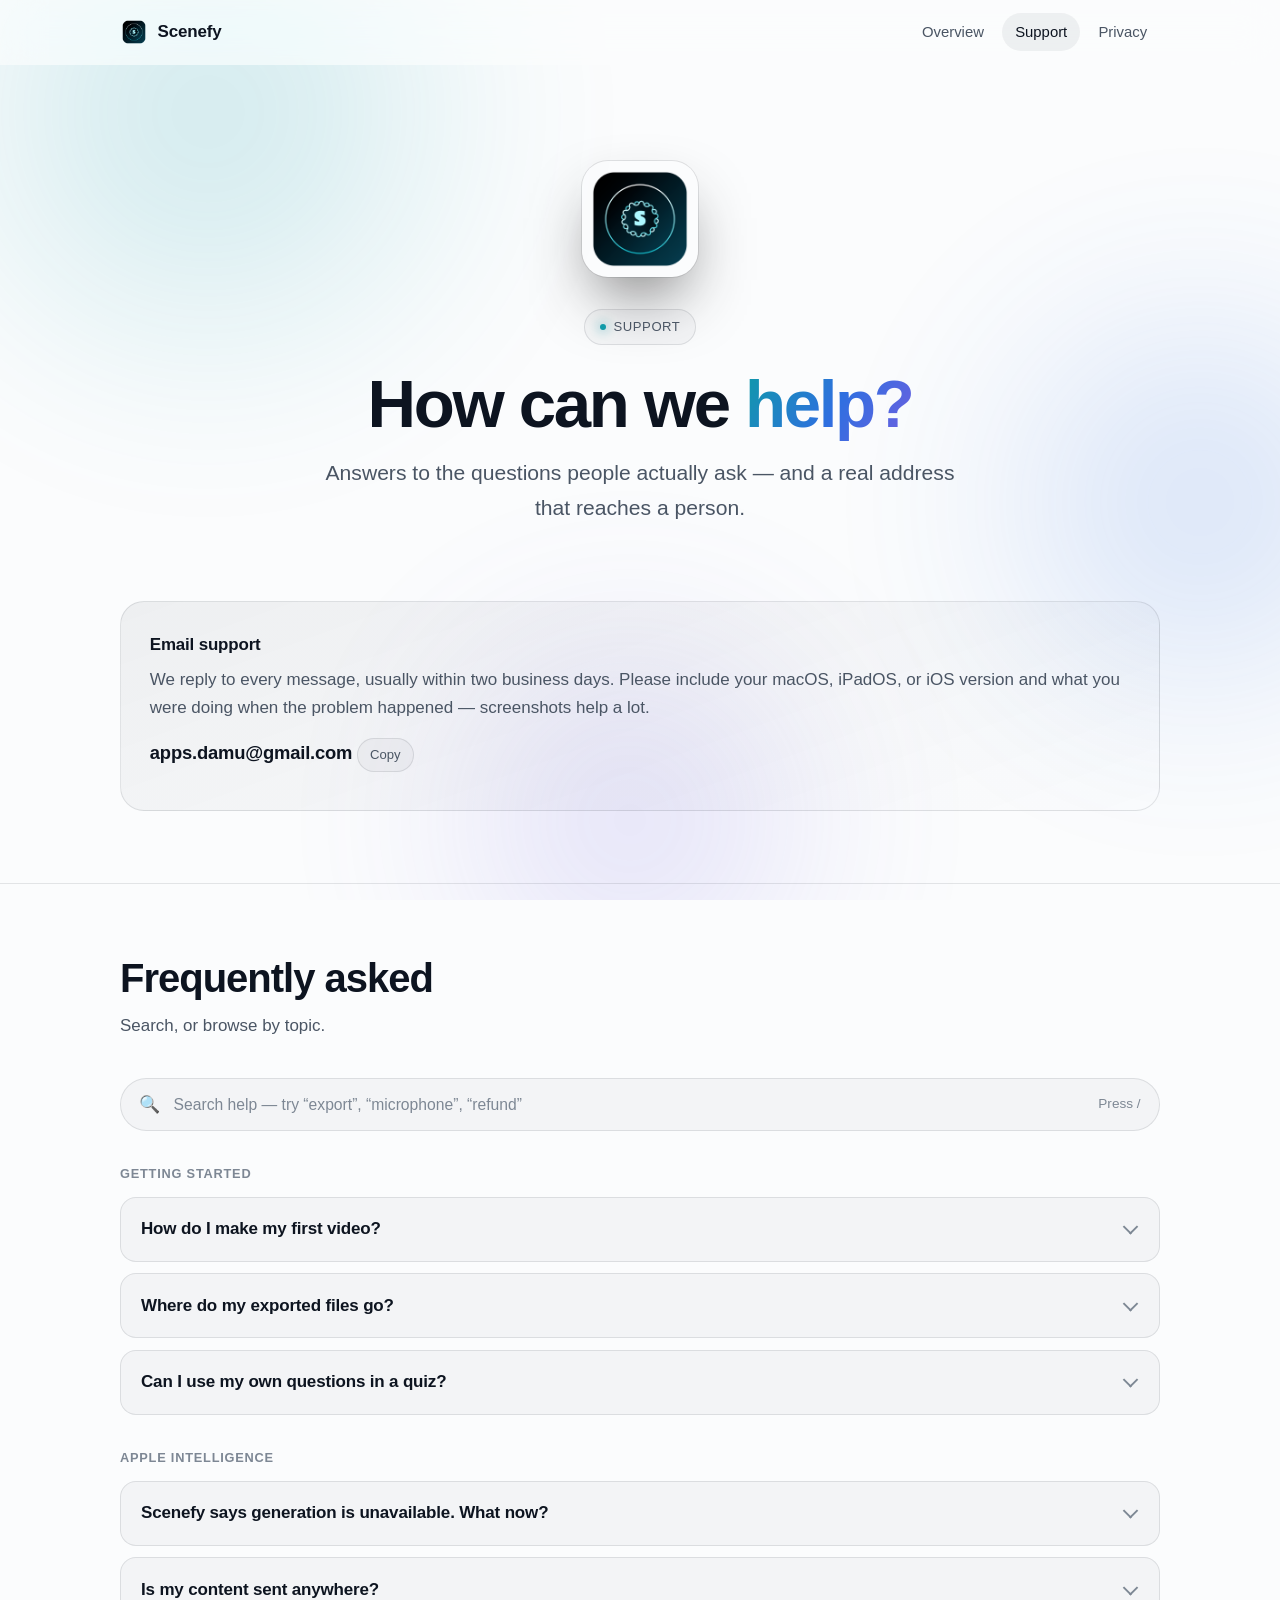
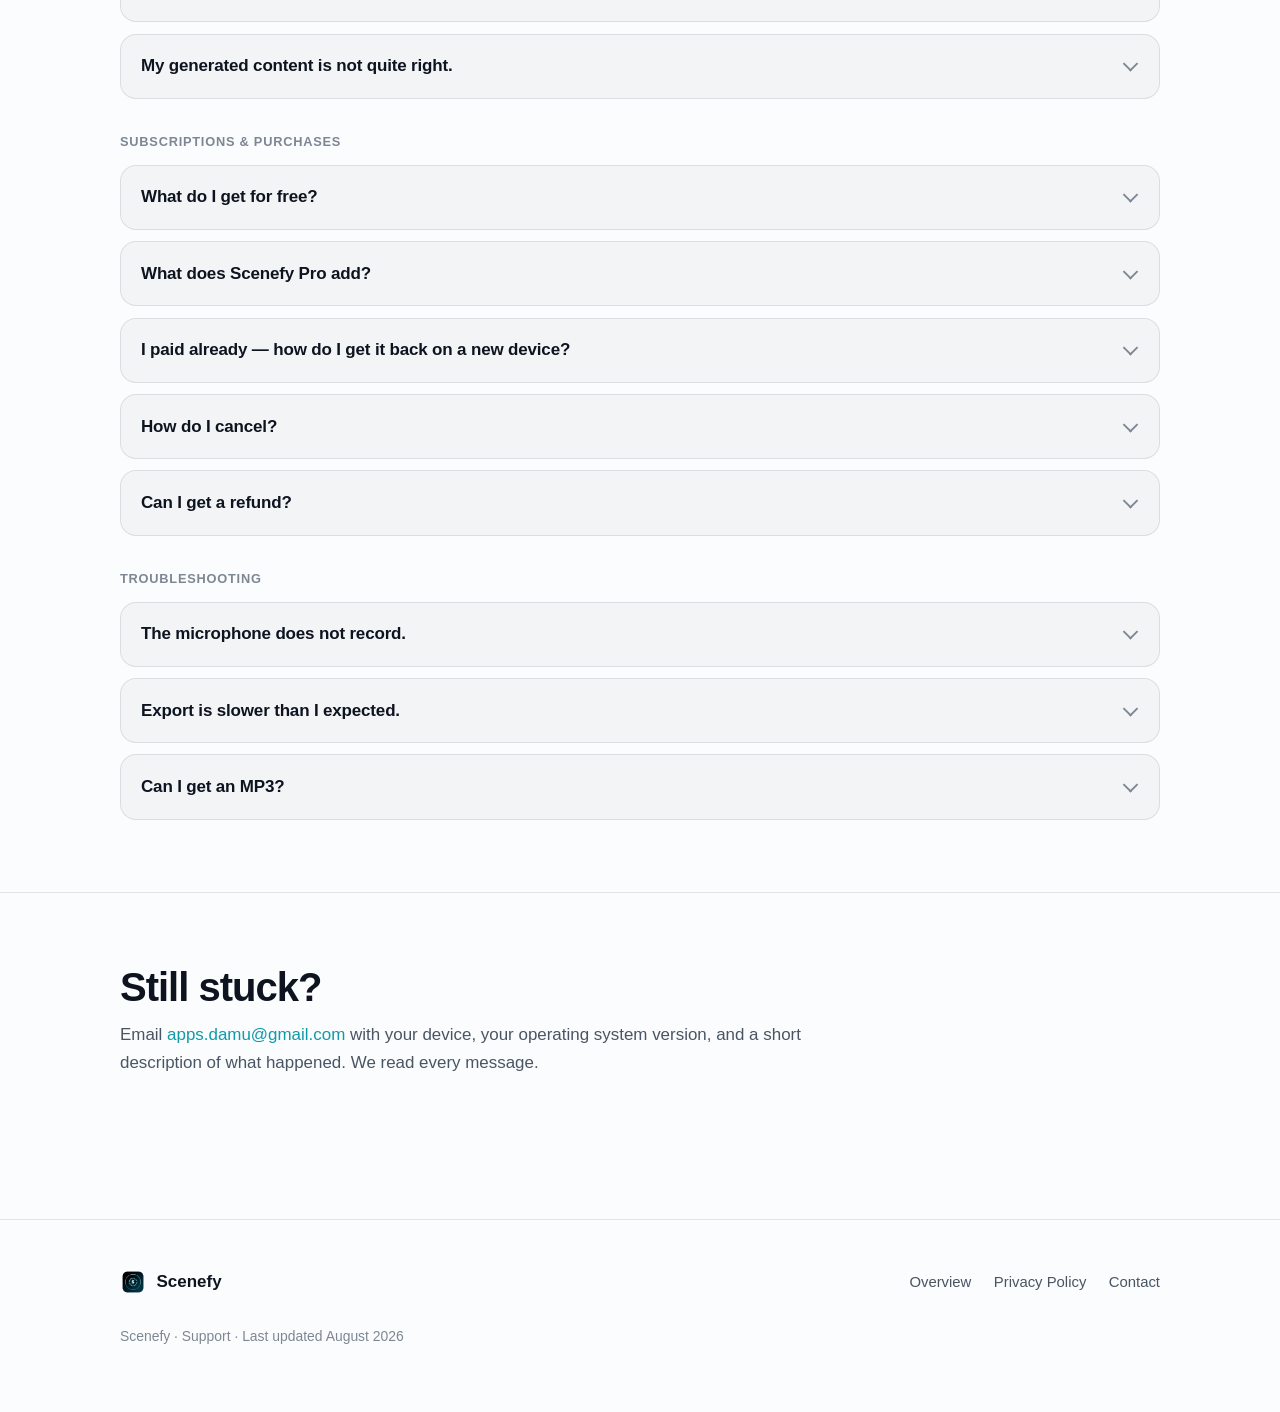
==== commit 8eaf9d18: "updated details" ====
--- a/index.html
+++ b/index.html
@@ -4,7 +4,7 @@
 <meta charset="utf-8">
 <meta name="viewport" content="width=device-width, initial-scale=1">
 <title>Scenefy Support</title>
-<meta name="description" content="Help, answers, and how to reach a human about Scenefy for Mac and iPad.">
+<meta name="description" content="Help, answers, and how to reach a human about Scenefy for Mac, iPad, and iPhone.">
 <link rel="icon" href="icon-180.png">
 <link rel="apple-touch-icon" href="icon-180.png">
 <link rel="stylesheet" href="style.css">
@@ -43,8 +43,7 @@
     <div class="panel reveal">
       <h3>Email support</h3>
       <p style="color:var(--fg-2);margin:.3rem 0 .6rem">
-        We reply to every message, usually within two business days. Please include your macOS or
-        iPadOS version and what you were doing when the problem happened — screenshots help a lot.
+        We reply to every message, usually within two business days. Please include your macOS, iPadOS, or iOS version and what you were doing when the problem happened — screenshots help a lot.
       </p>
       <span class="mail">apps.damu@gmail.com</span>
       <button class="copy-btn" data-copy="apps.damu@gmail.com" type="button">Copy</button>
@@ -116,7 +115,7 @@
             <p>All AI generation runs on your device. It needs three things to be true:</p>
             <ul>
               <li>A device that supports Apple Intelligence.</li>
-              <li>Apple Intelligence turned on in System Settings (Mac) or Settings (iPad).</li>
+              <li>Apple Intelligence turned on in System Settings (Mac) or Settings (iPad and iPhone).</li>
               <li>The on-device models finished downloading — this happens in the background after
                   you enable Apple Intelligence and can take a while on a slow connection.</li>
             </ul>
@@ -172,7 +171,7 @@
           </div>
         </details>
         <details class="qa">
-          <summary>I paid already — how do I get it back on a new Mac?</summary>
+          <summary>I paid already — how do I get it back on a new device?</summary>
           <div class="body">
             <p>
               Open <strong>Settings → Subscription → Restore Purchases</strong> while signed in
@@ -186,8 +185,7 @@
           <div class="body">
             <p>
               Subscriptions are managed by Apple, not by us. On a Mac open the App Store, click
-              your name, then Account Settings → Manage next to Subscriptions. On iPad open
-              Settings, tap your name, then Subscriptions. Cancelling stops the next renewal; Pro
+              your name, then Account Settings → Manage next to Subscriptions. On iPad or iPhone open Settings, tap your name, then Subscriptions. Cancelling stops the next renewal; Pro
               keeps working until the date shown in Scenefy.
             </p>
           </div>
@@ -214,8 +212,7 @@
           <div class="body">
             <p>
               Scenefy needs microphone permission before it can record narration. On a Mac check
-              System Settings → Privacy &amp; Security → Microphone; on iPad check Settings →
-              Scenefy. If you also want spoken words turned into on-screen text, Speech Recognition
+              System Settings → Privacy &amp; Security → Microphone; on iPad or iPhone check Settings → Scenefy. If you also want spoken words turned into on-screen text, Speech Recognition
               must be allowed as well.
             </p>
           </div>
--- a/style.css
+++ b/style.css
@@ -352,3 +352,8 @@
   body { background: #fff; color: #000; }
   .legal { grid-template-columns: 1fr; }
 }
+
+/* Four numbered steps should read as one row on a desktop width — the default 16rem minimum
+   wraps them 3+1, which reads as a dropped item rather than a sequence. */
+.grid.steps { grid-template-columns: repeat(auto-fit, minmax(12.5rem, 1fr)); }
+.grid.steps .ico { font-weight: 700; font-size: 17px; }
